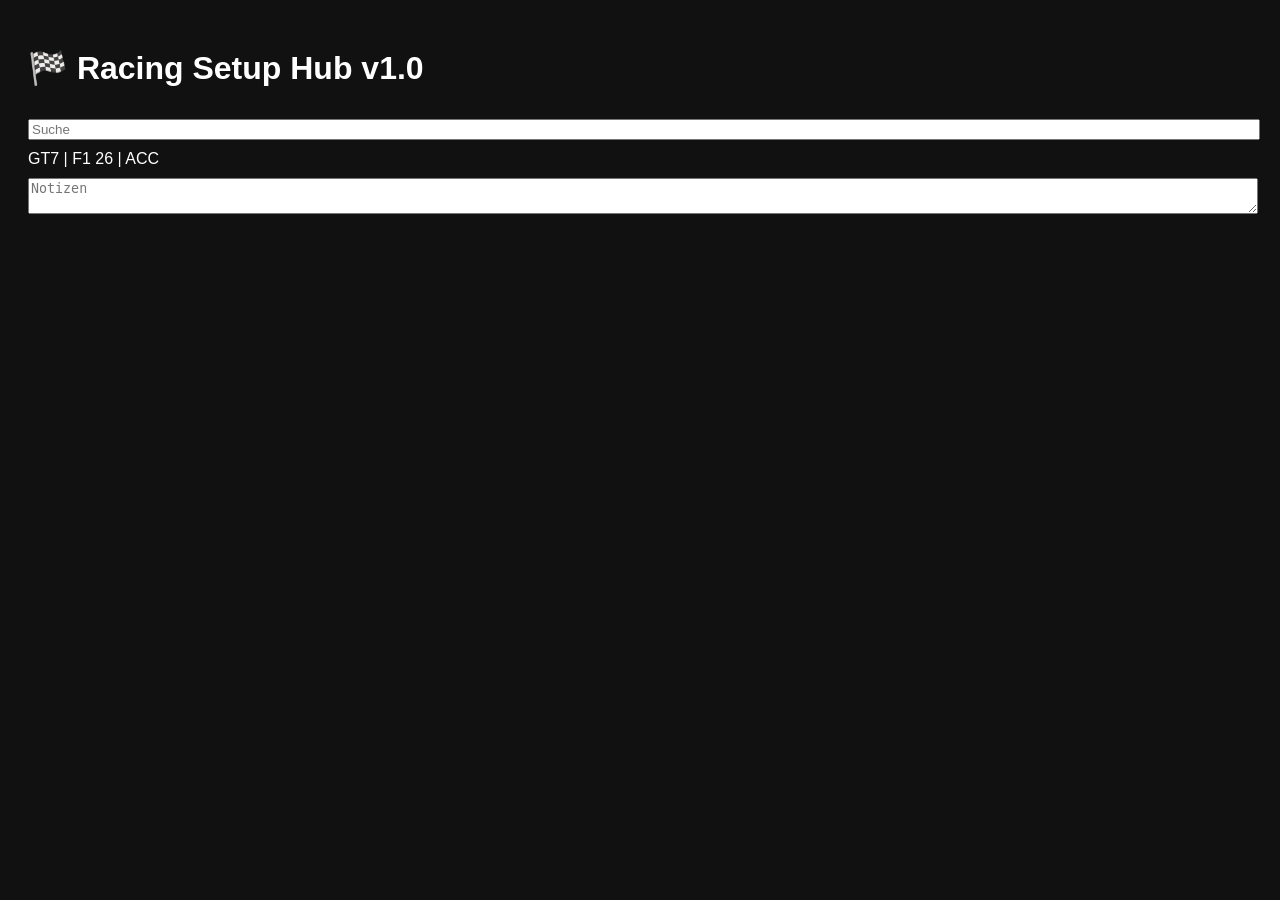
==== index.html @ cde7de32 "Add files via upload" ====
<!doctype html><html><head><meta charset='utf-8'><title>Racing Setup Hub</title><link rel='stylesheet' href='style.css'></head><body><h1>🏁 Racing Setup Hub v1.0</h1><input placeholder='Suche'><div>GT7 | F1 26 | ACC</div><textarea placeholder='Notizen'></textarea><script src='app.js'></script></body></html>
---- style.css ----
body{background:#111;color:#fff;font-family:Arial;padding:20px}input,textarea{width:100%;margin:10px 0}
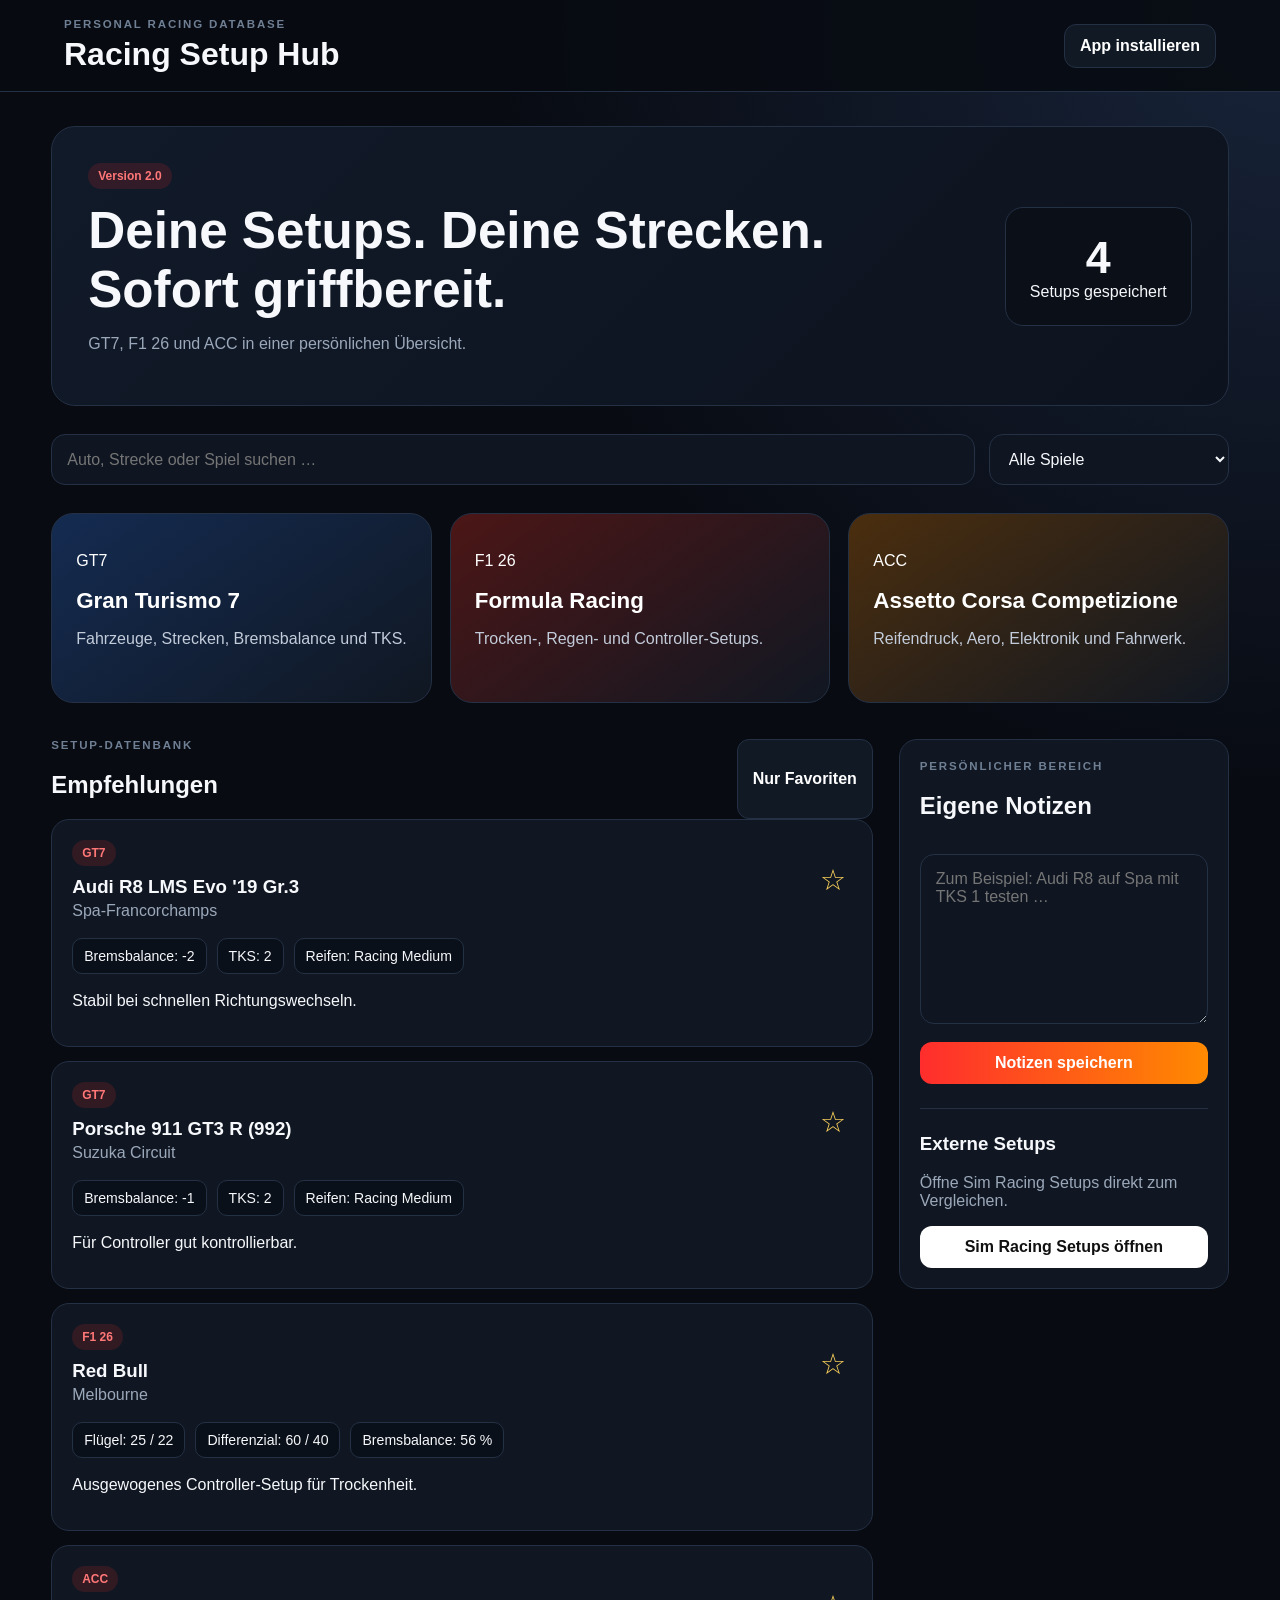
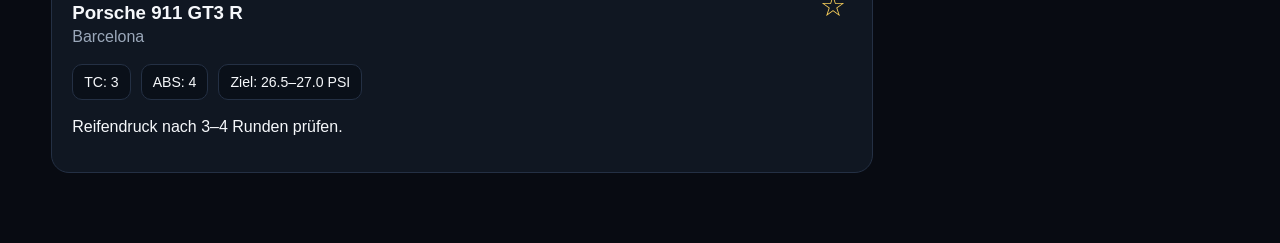
==== commit 17e180ad: "Racing Setup Hub Version 2.0" ====
--- a/index.html
+++ b/index.html
@@ -1 +1 @@
-<!doctype html><html><head><meta charset='utf-8'><title>Racing Setup Hub</title><link rel='stylesheet' href='style.css'></head><body><h1>🏁 Racing Setup Hub v1.0</h1><input placeholder='Suche'><div>GT7 | F1 26 | ACC</div><textarea placeholder='Notizen'></textarea><script src='app.js'></script></body></html>+<!doctype html><html lang="de"><head><meta charset="utf-8"><meta name="viewport" content="width=device-width,initial-scale=1"><meta name="theme-color" content="#0b0f17"><title>Racing Setup Hub</title><link rel="manifest" href="manifest.json"><link rel="stylesheet" href="css/style.css"></head><body><header class="topbar"><div><p class="eyebrow">PERSONAL RACING DATABASE</p><h1>Racing Setup Hub</h1></div><button id="installBtn" class="ghost-btn" hidden>App installieren</button></header><main class="shell"><section class="hero"><div><span class="badge">Version 2.0</span><h2>Deine Setups. Deine Strecken. Sofort griffbereit.</h2><p>GT7, F1 26 und ACC in einer persönlichen Übersicht.</p></div><div class="hero-stat"><strong id="setupCount">0</strong><span>Setups gespeichert</span></div></section><section class="toolbar"><input id="searchInput" type="search" placeholder="Auto, Strecke oder Spiel suchen …"><select id="gameFilter"><option value="all">Alle Spiele</option><option value="GT7">Gran Turismo 7</option><option value="F1 26">F1 26</option><option value="ACC">ACC</option></select></section><section class="game-grid"><button class="game-card gt7" data-game="GT7"><span class="game-tag">GT7</span><h3>Gran Turismo 7</h3><p>Fahrzeuge, Strecken, Bremsbalance und TKS.</p></button><button class="game-card f1" data-game="F1 26"><span class="game-tag">F1 26</span><h3>Formula Racing</h3><p>Trocken-, Regen- und Controller-Setups.</p></button><button class="game-card acc" data-game="ACC"><span class="game-tag">ACC</span><h3>Assetto Corsa Competizione</h3><p>Reifendruck, Aero, Elektronik und Fahrwerk.</p></button></section><section class="content-grid"><div><div class="section-head"><div><p class="eyebrow">SETUP-DATENBANK</p><h2>Empfehlungen</h2></div><button id="showFavorites" class="ghost-btn">Nur Favoriten</button></div><div id="setupList" class="setup-list"></div><p id="emptyState" class="empty" hidden>Keine passenden Setups gefunden.</p></div><aside class="side-panel"><p class="eyebrow">PERSÖNLICHER BEREICH</p><h2>Eigene Notizen</h2><textarea id="globalNotes" placeholder="Zum Beispiel: Audi R8 auf Spa mit TKS 1 testen …"></textarea><button id="saveNotes" class="primary-btn">Notizen speichern</button><p id="saveStatus" class="save-status"></p><hr><h3>Externe Setups</h3><p class="muted">Öffne Sim Racing Setups direkt zum Vergleichen.</p><a class="link-btn" href="https://simracingsetup.com/" target="_blank" rel="noopener">Sim Racing Setups öffnen</a></aside></section></main><template id="setupTemplate"><article class="setup-card"><div class="setup-top"><div><span class="mini-badge"></span><h3 class="setup-title"></h3><p class="setup-subtitle"></p></div><button class="fav-btn" aria-label="Favorit umschalten">☆</button></div><div class="setup-values"></div><p class="setup-tip"></p></article></template><script src="js/app.js"></script></body></html>
--- a/css/style.css
+++ b/css/style.css
@@ -0,0 +1 @@
+*{box-sizing:border-box}:root{--bg:#080b12;--panel:#101722;--text:#f6f8fb;--muted:#9ba8ba;--line:#243044;--accent:#ff2d2d;--accent2:#ff8a00}body{margin:0;font-family:Segoe UI,Arial,sans-serif;background:radial-gradient(circle at top right,#18243a 0,transparent 35%),var(--bg);color:var(--text)}button,input,select,textarea{font:inherit}.topbar{position:sticky;top:0;z-index:10;display:flex;justify-content:space-between;align-items:center;padding:18px 5vw;background:#080b12e8;border-bottom:1px solid var(--line)}.topbar h1{margin:0}.eyebrow{margin:0 0 6px;color:#6f7f94;font-size:.72rem;font-weight:800;letter-spacing:.16em}.shell{width:min(1180px,92vw);margin:auto;padding:34px 0 70px}.hero{display:flex;justify-content:space-between;gap:24px;align-items:center;padding:36px;border:1px solid var(--line);border-radius:24px;background:linear-gradient(135deg,#111a29,#0d131e)}.hero h2{font-size:clamp(2rem,4vw,4rem);max-width:800px;margin:12px 0}.hero p,.muted,.save-status,.empty{color:var(--muted)}.badge,.mini-badge{display:inline-flex;padding:6px 10px;border-radius:999px;background:#ff2d2d24;color:#ff7777;font-weight:800;font-size:.75rem}.hero-stat{min-width:160px;text-align:center;padding:24px;border-radius:18px;background:#0a0f18;border:1px solid var(--line)}.hero-stat strong{display:block;font-size:2.8rem}.toolbar{display:grid;grid-template-columns:1fr 240px;gap:14px;margin:28px 0}.toolbar input,.toolbar select,textarea{width:100%;background:#0f1622;color:var(--text);border:1px solid var(--line);border-radius:14px;padding:15px}.game-grid{display:grid;grid-template-columns:repeat(3,1fr);gap:18px;margin-bottom:36px}.game-card{min-height:190px;text-align:left;padding:24px;border:1px solid var(--line);border-radius:22px;color:#fff;background:var(--panel);transition:.2s}.game-card:hover{transform:translateY(-4px)}.game-card h3{font-size:1.4rem;margin:18px 0 8px}.game-card p{color:#c3ccda}.gt7{background:linear-gradient(145deg,#142b51,#101722)}.f1{background:linear-gradient(145deg,#4c1616,#101722)}.acc{background:linear-gradient(145deg,#4b2e0e,#101722)}.content-grid{display:grid;grid-template-columns:1fr 330px;gap:26px}.section-head,.setup-top{display:flex;justify-content:space-between;gap:20px}.setup-list{display:grid;gap:14px}.setup-card,.side-panel{padding:20px;border:1px solid var(--line);background:var(--panel);border-radius:18px}.setup-title{margin:10px 0 4px}.setup-subtitle{margin:0;color:var(--muted)}.setup-values{display:flex;flex-wrap:wrap;gap:10px;margin:18px 0}.value-pill{padding:9px 11px;background:#0a1019;border:1px solid var(--line);border-radius:10px;font-size:.88rem}.fav-btn{border:0;background:transparent;color:#ffd45c;font-size:1.8rem}.side-panel{align-self:start;position:sticky;top:100px}.primary-btn,.ghost-btn,.link-btn{border-radius:12px;padding:12px 15px;font-weight:800;text-decoration:none;display:inline-block}.primary-btn{width:100%;border:0;background:linear-gradient(90deg,var(--accent),var(--accent2));color:#fff}.ghost-btn{background:#111925;color:#fff;border:1px solid var(--line)}.link-btn{width:100%;text-align:center;background:#fff;color:#111}.side-panel hr{border:0;border-top:1px solid var(--line);margin:24px 0}textarea{min-height:170px;resize:vertical;margin:14px 0}.empty{text-align:center;padding:40px}@media(max-width:850px){.game-grid,.content-grid,.toolbar{grid-template-columns:1fr}.hero{align-items:flex-start;flex-direction:column}.side-panel{position:static}}
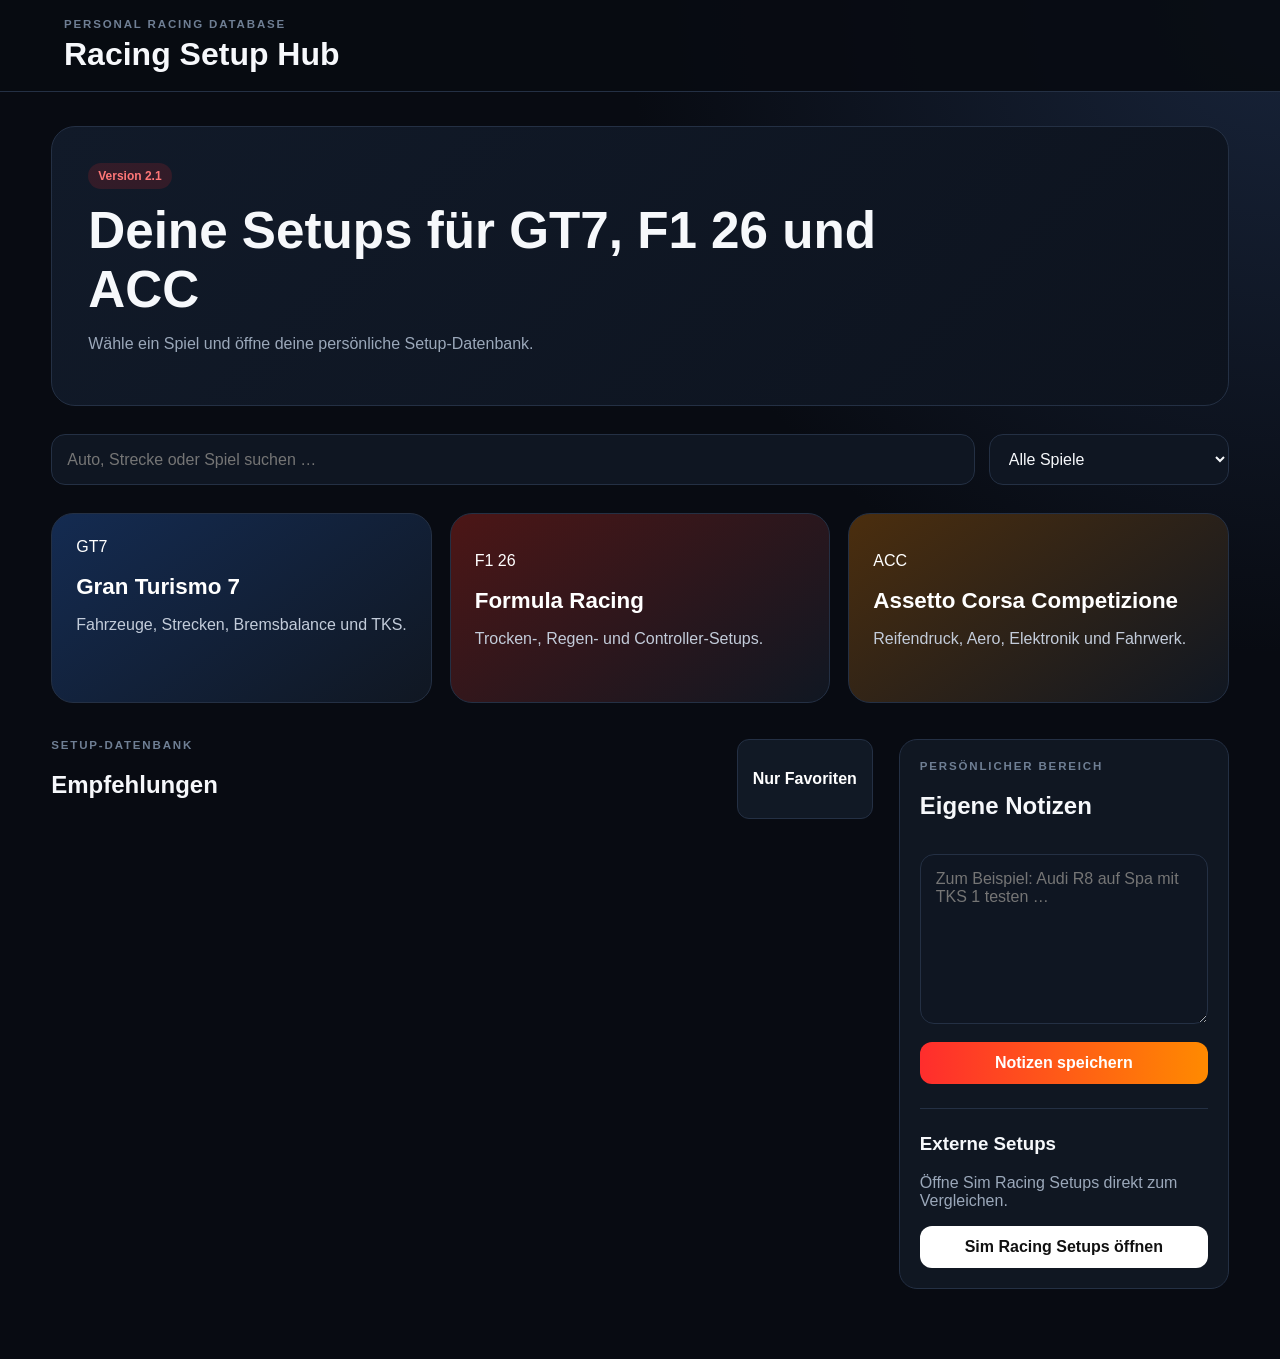
==== commit e0bbfab8: "GT7 Datenbank Version 2.1" ====
--- a/index.html
+++ b/index.html
@@ -1 +1,202 @@
-<!doctype html><html lang="de"><head><meta charset="utf-8"><meta name="viewport" content="width=device-width,initial-scale=1"><meta name="theme-color" content="#0b0f17"><title>Racing Setup Hub</title><link rel="manifest" href="manifest.json"><link rel="stylesheet" href="css/style.css"></head><body><header class="topbar"><div><p class="eyebrow">PERSONAL RACING DATABASE</p><h1>Racing Setup Hub</h1></div><button id="installBtn" class="ghost-btn" hidden>App installieren</button></header><main class="shell"><section class="hero"><div><span class="badge">Version 2.0</span><h2>Deine Setups. Deine Strecken. Sofort griffbereit.</h2><p>GT7, F1 26 und ACC in einer persönlichen Übersicht.</p></div><div class="hero-stat"><strong id="setupCount">0</strong><span>Setups gespeichert</span></div></section><section class="toolbar"><input id="searchInput" type="search" placeholder="Auto, Strecke oder Spiel suchen …"><select id="gameFilter"><option value="all">Alle Spiele</option><option value="GT7">Gran Turismo 7</option><option value="F1 26">F1 26</option><option value="ACC">ACC</option></select></section><section class="game-grid"><button class="game-card gt7" data-game="GT7"><span class="game-tag">GT7</span><h3>Gran Turismo 7</h3><p>Fahrzeuge, Strecken, Bremsbalance und TKS.</p></button><button class="game-card f1" data-game="F1 26"><span class="game-tag">F1 26</span><h3>Formula Racing</h3><p>Trocken-, Regen- und Controller-Setups.</p></button><button class="game-card acc" data-game="ACC"><span class="game-tag">ACC</span><h3>Assetto Corsa Competizione</h3><p>Reifendruck, Aero, Elektronik und Fahrwerk.</p></button></section><section class="content-grid"><div><div class="section-head"><div><p class="eyebrow">SETUP-DATENBANK</p><h2>Empfehlungen</h2></div><button id="showFavorites" class="ghost-btn">Nur Favoriten</button></div><div id="setupList" class="setup-list"></div><p id="emptyState" class="empty" hidden>Keine passenden Setups gefunden.</p></div><aside class="side-panel"><p class="eyebrow">PERSÖNLICHER BEREICH</p><h2>Eigene Notizen</h2><textarea id="globalNotes" placeholder="Zum Beispiel: Audi R8 auf Spa mit TKS 1 testen …"></textarea><button id="saveNotes" class="primary-btn">Notizen speichern</button><p id="saveStatus" class="save-status"></p><hr><h3>Externe Setups</h3><p class="muted">Öffne Sim Racing Setups direkt zum Vergleichen.</p><a class="link-btn" href="https://simracingsetup.com/" target="_blank" rel="noopener">Sim Racing Setups öffnen</a></aside></section></main><template id="setupTemplate"><article class="setup-card"><div class="setup-top"><div><span class="mini-badge"></span><h3 class="setup-title"></h3><p class="setup-subtitle"></p></div><button class="fav-btn" aria-label="Favorit umschalten">☆</button></div><div class="setup-values"></div><p class="setup-tip"></p></article></template><script src="js/app.js"></script></body></html>+<!doctype html>
+<html lang="de">
+<head>
+  <meta charset="utf-8">
+  <meta name="viewport" content="width=device-width, initial-scale=1">
+
+  <title>Racing Setup Hub</title>
+
+  <link rel="stylesheet" href="css/style.css">
+</head>
+
+<body>
+
+  <header class="topbar">
+    <div>
+      <p class="eyebrow">PERSONAL RACING DATABASE</p>
+      <h1>Racing Setup Hub</h1>
+    </div>
+  </header>
+
+  <main class="shell">
+
+    <section class="hero">
+      <div>
+        <span class="badge">Version 2.1</span>
+
+        <h2>
+          Deine Setups für GT7, F1 26 und ACC
+        </h2>
+
+        <p>
+          Wähle ein Spiel und öffne deine persönliche Setup-Datenbank.
+        </p>
+      </div>
+    </section>
+
+    <section class="toolbar">
+      <input
+        id="searchInput"
+        type="search"
+        placeholder="Auto, Strecke oder Spiel suchen …"
+      >
+
+      <select id="gameFilter">
+        <option value="all">Alle Spiele</option>
+        <option value="GT7">Gran Turismo 7</option>
+        <option value="F1 26">F1 26</option>
+        <option value="ACC">ACC</option>
+      </select>
+    </section>
+
+    <section class="game-grid">
+
+      <a
+        class="game-card gt7"
+        href="pages/gt7.html"
+        style="text-decoration: none;"
+      >
+        <span class="game-tag">GT7</span>
+
+        <h3>Gran Turismo 7</h3>
+
+        <p>
+          Fahrzeuge, Strecken, Bremsbalance und TKS.
+        </p>
+      </a>
+
+      <button
+        class="game-card f1"
+        type="button"
+        data-game="F1 26"
+      >
+        <span class="game-tag">F1 26</span>
+
+        <h3>Formula Racing</h3>
+
+        <p>
+          Trocken-, Regen- und Controller-Setups.
+        </p>
+      </button>
+
+      <button
+        class="game-card acc"
+        type="button"
+        data-game="ACC"
+      >
+        <span class="game-tag">ACC</span>
+
+        <h3>Assetto Corsa Competizione</h3>
+
+        <p>
+          Reifendruck, Aero, Elektronik und Fahrwerk.
+        </p>
+      </button>
+
+    </section>
+
+    <section class="content-grid">
+
+      <div>
+        <div class="section-head">
+          <div>
+            <p class="eyebrow">SETUP-DATENBANK</p>
+            <h2>Empfehlungen</h2>
+          </div>
+
+          <button
+            id="showFavorites"
+            class="ghost-btn"
+            type="button"
+          >
+            Nur Favoriten
+          </button>
+        </div>
+
+        <div id="setupList" class="setup-list"></div>
+
+        <p id="emptyState" class="empty" hidden>
+          Keine passenden Setups gefunden.
+        </p>
+      </div>
+
+      <aside class="side-panel">
+
+        <p class="eyebrow">PERSÖNLICHER BEREICH</p>
+
+        <h2>Eigene Notizen</h2>
+
+        <textarea
+          id="globalNotes"
+          placeholder="Zum Beispiel: Audi R8 auf Spa mit TKS 1 testen …"
+        ></textarea>
+
+        <button
+          id="saveNotes"
+          class="primary-btn"
+          type="button"
+        >
+          Notizen speichern
+        </button>
+
+        <p id="saveStatus" class="save-status"></p>
+
+        <hr>
+
+        <h3>Externe Setups</h3>
+
+        <p class="muted">
+          Öffne Sim Racing Setups direkt zum Vergleichen.
+        </p>
+
+        <a
+          class="link-btn"
+          href="https://simracingsetup.com/"
+          target="_blank"
+          rel="noopener"
+        >
+          Sim Racing Setups öffnen
+        </a>
+
+      </aside>
+
+    </section>
+
+  </main>
+
+  <template id="setupTemplate">
+
+    <article class="setup-card">
+
+      <div class="setup-top">
+
+        <div>
+          <span class="mini-badge"></span>
+
+          <h3 class="setup-title"></h3>
+
+          <p class="setup-subtitle"></p>
+        </div>
+
+        <button
+          class="fav-btn"
+          type="button"
+          aria-label="Favorit umschalten"
+        >
+          ☆
+        </button>
+
+      </div>
+
+      <div class="setup-values"></div>
+
+      <p class="setup-tip"></p>
+
+    </article>
+
+  </template>
+
+  <script src="js/app.js"></script>
+
+</body>
+</html>
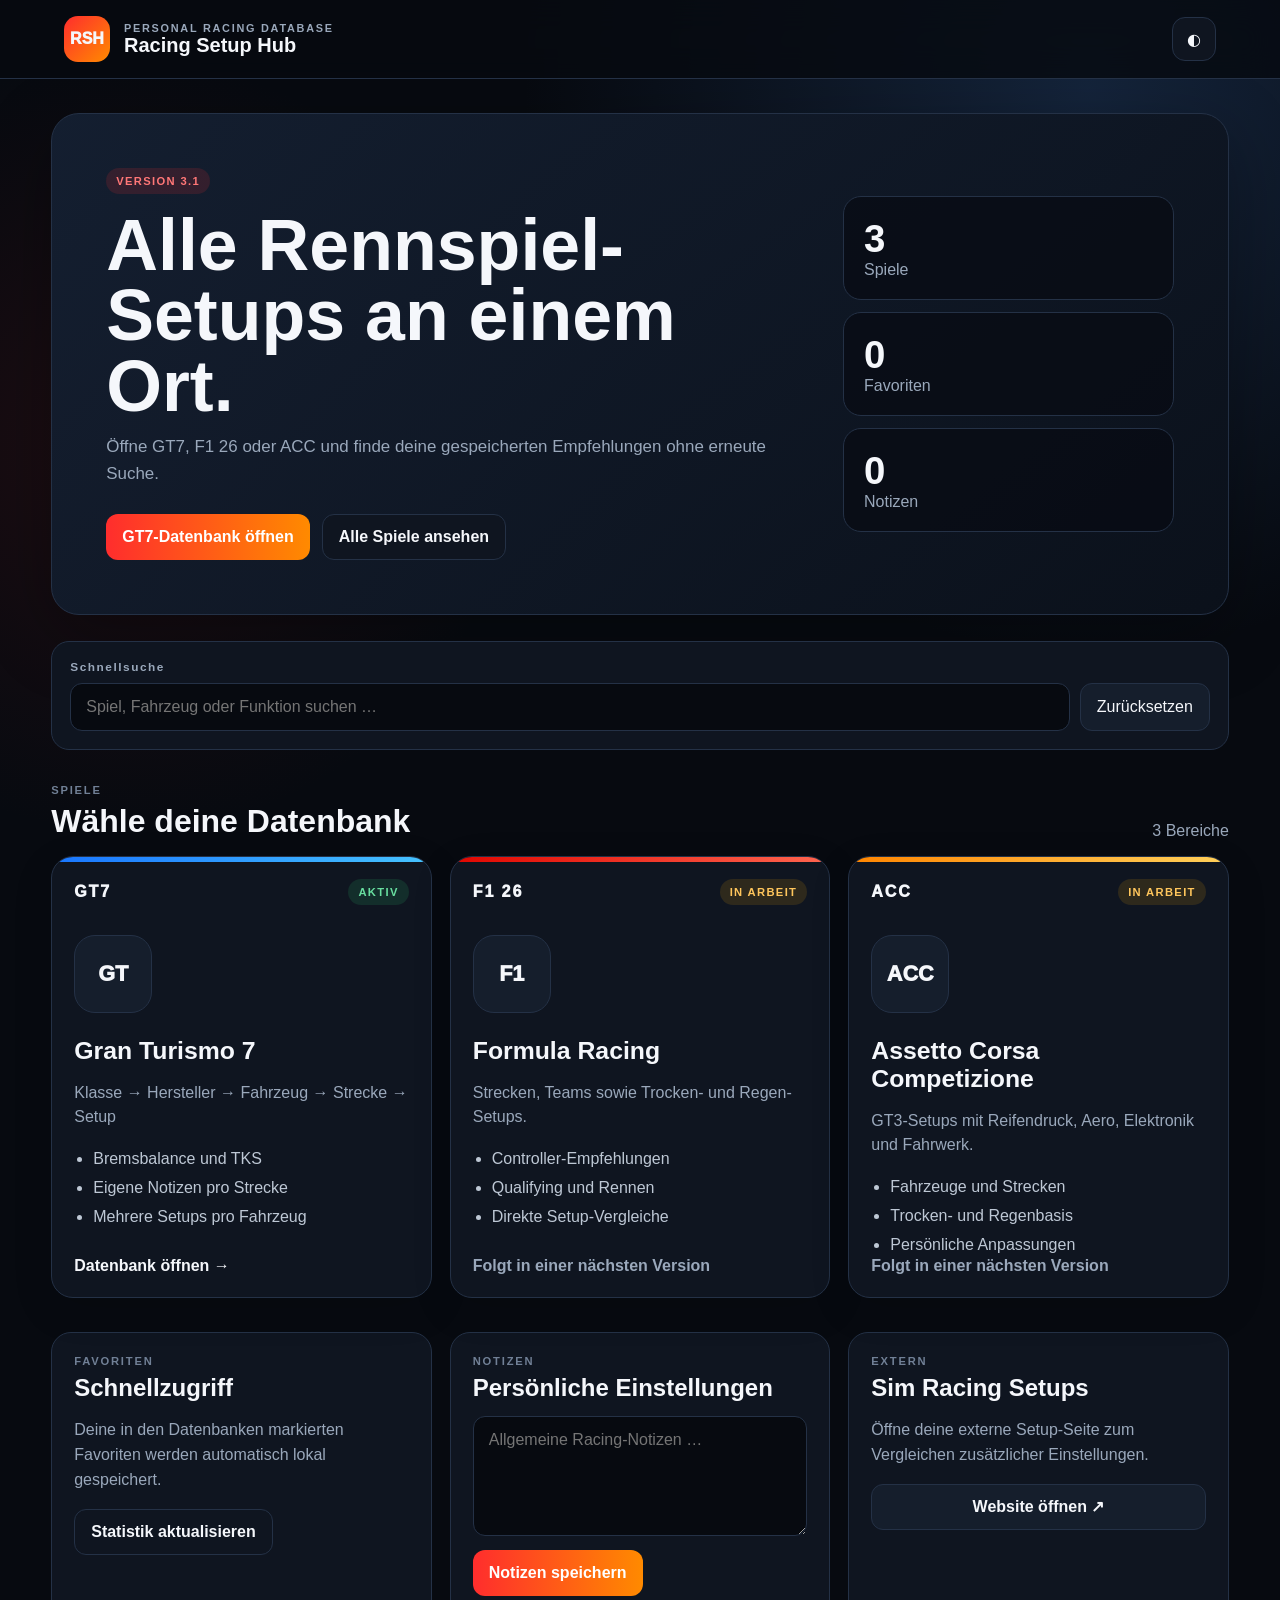
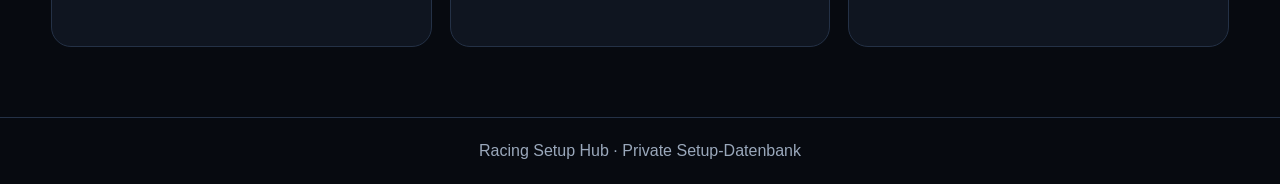
==== commit a6ab3f46: "GT7 Version 4.0 Garage und Favoriten" ====
--- a/index.html
+++ b/index.html
@@ -2,201 +2,150 @@
 <html lang="de">
 <head>
   <meta charset="utf-8">
-  <meta name="viewport" content="width=device-width, initial-scale=1">
-
+  <meta name="viewport" content="width=device-width,initial-scale=1">
+  <meta name="theme-color" content="#080b12">
   <title>Racing Setup Hub</title>
-
   <link rel="stylesheet" href="css/style.css">
 </head>
-
 <body>
-
   <header class="topbar">
-    <div>
-      <p class="eyebrow">PERSONAL RACING DATABASE</p>
-      <h1>Racing Setup Hub</h1>
+    <div class="brand">
+      <span class="brand-mark">RSH</span>
+      <div>
+        <p>PERSONAL RACING DATABASE</p>
+        <h1>Racing Setup Hub</h1>
+      </div>
     </div>
+    <button id="themeButton" class="icon-button" type="button" aria-label="Darstellung wechseln">◐</button>
   </header>
 
   <main class="shell">
+    <section class="hero">
+      <div class="hero-copy">
+        <span class="version-badge">VERSION 3.1</span>
+        <h2>Alle Rennspiel-Setups an einem Ort.</h2>
+        <p>Öffne GT7, F1 26 oder ACC und finde deine gespeicherten Empfehlungen ohne erneute Suche.</p>
+        <div class="hero-actions">
+          <a class="primary-link" href="pages/gt7.html">GT7-Datenbank öffnen</a>
+          <button id="scrollGames" class="secondary-button" type="button">Alle Spiele ansehen</button>
+        </div>
+      </div>
 
-    <section class="hero">
-      <div>
-        <span class="badge">Version 2.1</span>
-
-        <h2>
-          Deine Setups für GT7, F1 26 und ACC
-        </h2>
-
-        <p>
-          Wähle ein Spiel und öffne deine persönliche Setup-Datenbank.
-        </p>
+      <div class="dashboard-stats">
+        <article>
+          <strong id="gameCount">3</strong>
+          <span>Spiele</span>
+        </article>
+        <article>
+          <strong id="favoriteCount">0</strong>
+          <span>Favoriten</span>
+        </article>
+        <article>
+          <strong id="noteCount">0</strong>
+          <span>Notizen</span>
+        </article>
       </div>
     </section>
 
-    <section class="toolbar">
-      <input
-        id="searchInput"
-        type="search"
-        placeholder="Auto, Strecke oder Spiel suchen …"
-      >
-
-      <select id="gameFilter">
-        <option value="all">Alle Spiele</option>
-        <option value="GT7">Gran Turismo 7</option>
-        <option value="F1 26">F1 26</option>
-        <option value="ACC">ACC</option>
-      </select>
+    <section class="search-panel">
+      <label for="dashboardSearch">Schnellsuche</label>
+      <div class="search-row">
+        <input id="dashboardSearch" type="search" placeholder="Spiel, Fahrzeug oder Funktion suchen …">
+        <button id="clearSearch" type="button">Zurücksetzen</button>
+      </div>
     </section>
 
-    <section class="game-grid">
+    <section id="gamesSection">
+      <div class="section-heading">
+        <div>
+          <p class="eyebrow">SPIELE</p>
+          <h2>Wähle deine Datenbank</h2>
+        </div>
+        <span id="resultText">3 Bereiche</span>
+      </div>
 
-      <a
-        class="game-card gt7"
-        href="pages/gt7.html"
-        style="text-decoration: none;"
-      >
-        <span class="game-tag">GT7</span>
+      <div id="gameGrid" class="game-grid">
+        <a class="game-card gt7-card" href="pages/gt7.html" data-search="gt7 gran turismo 7 autos strecken bremsbalance tks">
+          <div class="card-top">
+            <span class="game-code">GT7</span>
+            <span class="status ready">AKTIV</span>
+          </div>
+          <div class="card-icon">GT</div>
+          <h3>Gran Turismo 7</h3>
+          <p>Klasse → Hersteller → Fahrzeug → Strecke → Setup</p>
+          <ul>
+            <li>Bremsbalance und TKS</li>
+            <li>Eigene Notizen pro Strecke</li>
+            <li>Mehrere Setups pro Fahrzeug</li>
+          </ul>
+          <span class="open-label">Datenbank öffnen →</span>
+        </a>
 
-        <h3>Gran Turismo 7</h3>
+        <article class="game-card f1-card" data-search="f1 26 formula racing trocken regen controller lenkrad">
+          <div class="card-top">
+            <span class="game-code">F1 26</span>
+            <span class="status planned">IN ARBEIT</span>
+          </div>
+          <div class="card-icon">F1</div>
+          <h3>Formula Racing</h3>
+          <p>Strecken, Teams sowie Trocken- und Regen-Setups.</p>
+          <ul>
+            <li>Controller-Empfehlungen</li>
+            <li>Qualifying und Rennen</li>
+            <li>Direkte Setup-Vergleiche</li>
+          </ul>
+          <span class="open-label muted-label">Folgt in einer nächsten Version</span>
+        </article>
 
-        <p>
-          Fahrzeuge, Strecken, Bremsbalance und TKS.
-        </p>
-      </a>
+        <article class="game-card acc-card" data-search="acc assetto corsa competizione gt3 reifendruck aero elektronik fahrwerk">
+          <div class="card-top">
+            <span class="game-code">ACC</span>
+            <span class="status planned">IN ARBEIT</span>
+          </div>
+          <div class="card-icon">ACC</div>
+          <h3>Assetto Corsa Competizione</h3>
+          <p>GT3-Setups mit Reifendruck, Aero, Elektronik und Fahrwerk.</p>
+          <ul>
+            <li>Fahrzeuge und Strecken</li>
+            <li>Trocken- und Regenbasis</li>
+            <li>Persönliche Anpassungen</li>
+          </ul>
+          <span class="open-label muted-label">Folgt in einer nächsten Version</span>
+        </article>
+      </div>
 
-      <button
-        class="game-card f1"
-        type="button"
-        data-game="F1 26"
-      >
-        <span class="game-tag">F1 26</span>
-
-        <h3>Formula Racing</h3>
-
-        <p>
-          Trocken-, Regen- und Controller-Setups.
-        </p>
-      </button>
-
-      <button
-        class="game-card acc"
-        type="button"
-        data-game="ACC"
-      >
-        <span class="game-tag">ACC</span>
-
-        <h3>Assetto Corsa Competizione</h3>
-
-        <p>
-          Reifendruck, Aero, Elektronik und Fahrwerk.
-        </p>
-      </button>
-
+      <p id="emptyState" class="empty-state" hidden>Keine passenden Bereiche gefunden.</p>
     </section>
 
-    <section class="content-grid">
+    <section class="lower-grid">
+      <article class="utility-card">
+        <p class="eyebrow">FAVORITEN</p>
+        <h2>Schnellzugriff</h2>
+        <p>Deine in den Datenbanken markierten Favoriten werden automatisch lokal gespeichert.</p>
+        <button id="refreshStats" class="secondary-button" type="button">Statistik aktualisieren</button>
+      </article>
 
-      <div>
-        <div class="section-head">
-          <div>
-            <p class="eyebrow">SETUP-DATENBANK</p>
-            <h2>Empfehlungen</h2>
-          </div>
+      <article class="utility-card">
+        <p class="eyebrow">NOTIZEN</p>
+        <h2>Persönliche Einstellungen</h2>
+        <textarea id="dashboardNotes" placeholder="Allgemeine Racing-Notizen …"></textarea>
+        <button id="saveDashboardNotes" class="primary-button" type="button">Notizen speichern</button>
+        <p id="saveStatus" class="save-status"></p>
+      </article>
 
-          <button
-            id="showFavorites"
-            class="ghost-btn"
-            type="button"
-          >
-            Nur Favoriten
-          </button>
-        </div>
-
-        <div id="setupList" class="setup-list"></div>
-
-        <p id="emptyState" class="empty" hidden>
-          Keine passenden Setups gefunden.
-        </p>
-      </div>
-
-      <aside class="side-panel">
-
-        <p class="eyebrow">PERSÖNLICHER BEREICH</p>
-
-        <h2>Eigene Notizen</h2>
-
-        <textarea
-          id="globalNotes"
-          placeholder="Zum Beispiel: Audi R8 auf Spa mit TKS 1 testen …"
-        ></textarea>
-
-        <button
-          id="saveNotes"
-          class="primary-btn"
-          type="button"
-        >
-          Notizen speichern
-        </button>
-
-        <p id="saveStatus" class="save-status"></p>
-
-        <hr>
-
-        <h3>Externe Setups</h3>
-
-        <p class="muted">
-          Öffne Sim Racing Setups direkt zum Vergleichen.
-        </p>
-
-        <a
-          class="link-btn"
-          href="https://simracingsetup.com/"
-          target="_blank"
-          rel="noopener"
-        >
-          Sim Racing Setups öffnen
-        </a>
-
-      </aside>
-
+      <article class="utility-card">
+        <p class="eyebrow">EXTERN</p>
+        <h2>Sim Racing Setups</h2>
+        <p>Öffne deine externe Setup-Seite zum Vergleichen zusätzlicher Einstellungen.</p>
+        <a class="external-link" href="https://simracingsetup.com/" target="_blank" rel="noopener">Website öffnen ↗</a>
+      </article>
     </section>
-
   </main>
 
-  <template id="setupTemplate">
-
-    <article class="setup-card">
-
-      <div class="setup-top">
-
-        <div>
-          <span class="mini-badge"></span>
-
-          <h3 class="setup-title"></h3>
-
-          <p class="setup-subtitle"></p>
-        </div>
-
-        <button
-          class="fav-btn"
-          type="button"
-          aria-label="Favorit umschalten"
-        >
-          ☆
-        </button>
-
-      </div>
-
-      <div class="setup-values"></div>
-
-      <p class="setup-tip"></p>
-
-    </article>
-
-  </template>
+  <footer>
+    Racing Setup Hub · Private Setup-Datenbank
+  </footer>
 
   <script src="js/app.js"></script>
-
 </body>
-</html>+</html>
--- a/css/style.css
+++ b/css/style.css
@@ -1 +1,274 @@
-*{box-sizing:border-box}:root{--bg:#080b12;--panel:#101722;--text:#f6f8fb;--muted:#9ba8ba;--line:#243044;--accent:#ff2d2d;--accent2:#ff8a00}body{margin:0;font-family:Segoe UI,Arial,sans-serif;background:radial-gradient(circle at top right,#18243a 0,transparent 35%),var(--bg);color:var(--text)}button,input,select,textarea{font:inherit}.topbar{position:sticky;top:0;z-index:10;display:flex;justify-content:space-between;align-items:center;padding:18px 5vw;background:#080b12e8;border-bottom:1px solid var(--line)}.topbar h1{margin:0}.eyebrow{margin:0 0 6px;color:#6f7f94;font-size:.72rem;font-weight:800;letter-spacing:.16em}.shell{width:min(1180px,92vw);margin:auto;padding:34px 0 70px}.hero{display:flex;justify-content:space-between;gap:24px;align-items:center;padding:36px;border:1px solid var(--line);border-radius:24px;background:linear-gradient(135deg,#111a29,#0d131e)}.hero h2{font-size:clamp(2rem,4vw,4rem);max-width:800px;margin:12px 0}.hero p,.muted,.save-status,.empty{color:var(--muted)}.badge,.mini-badge{display:inline-flex;padding:6px 10px;border-radius:999px;background:#ff2d2d24;color:#ff7777;font-weight:800;font-size:.75rem}.hero-stat{min-width:160px;text-align:center;padding:24px;border-radius:18px;background:#0a0f18;border:1px solid var(--line)}.hero-stat strong{display:block;font-size:2.8rem}.toolbar{display:grid;grid-template-columns:1fr 240px;gap:14px;margin:28px 0}.toolbar input,.toolbar select,textarea{width:100%;background:#0f1622;color:var(--text);border:1px solid var(--line);border-radius:14px;padding:15px}.game-grid{display:grid;grid-template-columns:repeat(3,1fr);gap:18px;margin-bottom:36px}.game-card{min-height:190px;text-align:left;padding:24px;border:1px solid var(--line);border-radius:22px;color:#fff;background:var(--panel);transition:.2s}.game-card:hover{transform:translateY(-4px)}.game-card h3{font-size:1.4rem;margin:18px 0 8px}.game-card p{color:#c3ccda}.gt7{background:linear-gradient(145deg,#142b51,#101722)}.f1{background:linear-gradient(145deg,#4c1616,#101722)}.acc{background:linear-gradient(145deg,#4b2e0e,#101722)}.content-grid{display:grid;grid-template-columns:1fr 330px;gap:26px}.section-head,.setup-top{display:flex;justify-content:space-between;gap:20px}.setup-list{display:grid;gap:14px}.setup-card,.side-panel{padding:20px;border:1px solid var(--line);background:var(--panel);border-radius:18px}.setup-title{margin:10px 0 4px}.setup-subtitle{margin:0;color:var(--muted)}.setup-values{display:flex;flex-wrap:wrap;gap:10px;margin:18px 0}.value-pill{padding:9px 11px;background:#0a1019;border:1px solid var(--line);border-radius:10px;font-size:.88rem}.fav-btn{border:0;background:transparent;color:#ffd45c;font-size:1.8rem}.side-panel{align-self:start;position:sticky;top:100px}.primary-btn,.ghost-btn,.link-btn{border-radius:12px;padding:12px 15px;font-weight:800;text-decoration:none;display:inline-block}.primary-btn{width:100%;border:0;background:linear-gradient(90deg,var(--accent),var(--accent2));color:#fff}.ghost-btn{background:#111925;color:#fff;border:1px solid var(--line)}.link-btn{width:100%;text-align:center;background:#fff;color:#111}.side-panel hr{border:0;border-top:1px solid var(--line);margin:24px 0}textarea{min-height:170px;resize:vertical;margin:14px 0}.empty{text-align:center;padding:40px}@media(max-width:850px){.game-grid,.content-grid,.toolbar{grid-template-columns:1fr}.hero{align-items:flex-start;flex-direction:column}.side-panel{position:static}}+*{box-sizing:border-box}
+:root{
+  --bg:#070a10;
+  --surface:#0f1520;
+  --surface-2:#151e2c;
+  --line:#243146;
+  --text:#f5f7fb;
+  --muted:#9aa8bb;
+  --red:#ff2d2d;
+  --orange:#ff8a00;
+  --shadow:0 20px 70px rgba(0,0,0,.3);
+}
+html{scroll-behavior:smooth}
+body{
+  margin:0;
+  color:var(--text);
+  font-family:Inter,Segoe UI,Arial,sans-serif;
+  background:
+    radial-gradient(circle at 85% 5%,rgba(36,67,111,.45),transparent 28%),
+    radial-gradient(circle at 10% 25%,rgba(118,25,25,.2),transparent 22%),
+    var(--bg);
+}
+body.light-mode{
+  --bg:#eef2f7;
+  --surface:#ffffff;
+  --surface-2:#f4f7fb;
+  --line:#d8e0ea;
+  --text:#111827;
+  --muted:#607086;
+  --shadow:0 20px 60px rgba(45,61,80,.12);
+}
+button,input,textarea{font:inherit}
+button{cursor:pointer}
+a{color:inherit}
+.topbar{
+  position:sticky;
+  top:0;
+  z-index:20;
+  display:flex;
+  justify-content:space-between;
+  align-items:center;
+  padding:16px 5vw;
+  background:rgba(7,10,16,.82);
+  border-bottom:1px solid var(--line);
+  backdrop-filter:blur(16px);
+}
+.light-mode .topbar{background:rgba(238,242,247,.88)}
+.brand{display:flex;align-items:center;gap:14px}
+.brand-mark{
+  display:grid;
+  place-items:center;
+  width:46px;
+  height:46px;
+  border-radius:14px;
+  background:linear-gradient(135deg,var(--red),var(--orange));
+  font-weight:950;
+}
+.brand p,.brand h1{margin:0}
+.brand p{font-size:.68rem;letter-spacing:.16em;color:var(--muted);font-weight:800}
+.brand h1{font-size:1.25rem}
+.icon-button{
+  width:44px;
+  height:44px;
+  color:var(--text);
+  background:var(--surface);
+  border:1px solid var(--line);
+  border-radius:13px;
+}
+.shell{width:min(1200px,92vw);margin:auto;padding:34px 0 70px}
+.hero{
+  display:grid;
+  grid-template-columns:minmax(0,1.5fr) minmax(300px,.7fr);
+  gap:28px;
+  align-items:center;
+  padding:clamp(26px,5vw,54px);
+  background:linear-gradient(135deg,rgba(20,31,49,.97),rgba(11,17,27,.95));
+  border:1px solid var(--line);
+  border-radius:28px;
+  box-shadow:var(--shadow);
+}
+.light-mode .hero{background:linear-gradient(135deg,#fff,#edf3fa)}
+.version-badge,.status{
+  display:inline-flex;
+  border-radius:999px;
+  padding:7px 10px;
+  font-size:.7rem;
+  font-weight:900;
+  letter-spacing:.12em;
+}
+.version-badge{background:rgba(255,45,45,.14);color:#ff7777}
+.hero h2{
+  max-width:760px;
+  margin:16px 0 12px;
+  font-size:clamp(2.3rem,5.6vw,5.1rem);
+  line-height:.98;
+}
+.hero-copy>p{max-width:720px;margin:0;color:var(--muted);font-size:1.06rem;line-height:1.6}
+.hero-actions{display:flex;gap:12px;flex-wrap:wrap;margin-top:27px}
+.primary-link,.primary-button,.secondary-button,.external-link{
+  display:inline-flex;
+  justify-content:center;
+  align-items:center;
+  min-height:46px;
+  padding:12px 16px;
+  border-radius:12px;
+  text-decoration:none;
+  font-weight:850;
+}
+.primary-link,.primary-button{
+  border:0;
+  color:#fff;
+  background:linear-gradient(90deg,var(--red),var(--orange));
+}
+.secondary-button{
+  color:var(--text);
+  background:var(--surface);
+  border:1px solid var(--line);
+}
+.dashboard-stats{display:grid;gap:12px}
+.dashboard-stats article{
+  padding:20px;
+  background:rgba(7,11,18,.72);
+  border:1px solid var(--line);
+  border-radius:18px;
+}
+.light-mode .dashboard-stats article{background:#fff}
+.dashboard-stats strong{display:block;font-size:2.4rem}
+.dashboard-stats span{color:var(--muted)}
+.search-panel{
+  margin:26px 0 34px;
+  padding:18px;
+  background:var(--surface);
+  border:1px solid var(--line);
+  border-radius:18px;
+}
+.search-panel label{
+  display:block;
+  margin-bottom:9px;
+  font-size:.74rem;
+  font-weight:900;
+  letter-spacing:.13em;
+  color:var(--muted);
+}
+.search-row{display:grid;grid-template-columns:1fr auto;gap:10px}
+.search-row input,textarea{
+  width:100%;
+  color:var(--text);
+  background:var(--bg);
+  border:1px solid var(--line);
+  border-radius:12px;
+  padding:14px 15px;
+  outline:none;
+}
+.search-row input:focus,textarea:focus{border-color:#6980a2}
+.search-row button{
+  padding:0 16px;
+  color:var(--text);
+  background:var(--surface-2);
+  border:1px solid var(--line);
+  border-radius:12px;
+}
+.section-heading{
+  display:flex;
+  justify-content:space-between;
+  align-items:end;
+  gap:20px;
+  margin-bottom:16px;
+}
+.section-heading p,.section-heading h2{margin:0}
+.section-heading h2{font-size:2rem}
+.section-heading>span{color:var(--muted)}
+.eyebrow{
+  margin:0 0 7px!important;
+  font-size:.7rem;
+  font-weight:900;
+  letter-spacing:.16em;
+  color:#718096;
+}
+.game-grid{
+  display:grid;
+  grid-template-columns:repeat(3,1fr);
+  gap:18px;
+}
+.game-card{
+  position:relative;
+  overflow:hidden;
+  min-height:420px;
+  padding:22px;
+  color:var(--text);
+  background:var(--surface);
+  border:1px solid var(--line);
+  border-radius:22px;
+  text-decoration:none;
+  box-shadow:0 12px 40px rgba(0,0,0,.12);
+  transition:transform .2s,border-color .2s;
+}
+.game-card:hover{transform:translateY(-5px);border-color:#60718a}
+.game-card::before{
+  content:"";
+  position:absolute;
+  inset:0 0 auto 0;
+  height:5px;
+}
+.gt7-card::before{background:linear-gradient(90deg,#1976ff,#46c3ff)}
+.f1-card::before{background:linear-gradient(90deg,#e10600,#ff654f)}
+.acc-card::before{background:linear-gradient(90deg,#ff8500,#ffd05a)}
+.card-top{display:flex;justify-content:space-between;align-items:center}
+.game-code{font-weight:950;letter-spacing:.12em}
+.ready{background:rgba(43,198,110,.14);color:#69dfa0}
+.planned{background:rgba(255,174,0,.13);color:#ffc65c}
+.card-icon{
+  display:grid;
+  place-items:center;
+  width:78px;
+  height:78px;
+  margin:30px 0 24px;
+  border:1px solid var(--line);
+  border-radius:21px;
+  background:var(--surface-2);
+  font-size:1.35rem;
+  font-weight:950;
+}
+.game-card h3{margin:0 0 10px;font-size:1.55rem}
+.game-card>p{min-height:48px;color:var(--muted);line-height:1.5}
+.game-card ul{padding-left:19px;color:#bec8d5;line-height:1.8}
+.light-mode .game-card ul{color:#526176}
+.open-label{
+  position:absolute;
+  left:22px;
+  right:22px;
+  bottom:22px;
+  font-weight:850;
+}
+.muted-label{color:var(--muted)}
+.empty-state{text-align:center;padding:40px;color:var(--muted)}
+.lower-grid{
+  display:grid;
+  grid-template-columns:repeat(3,1fr);
+  gap:18px;
+  margin-top:34px;
+}
+.utility-card{
+  padding:22px;
+  background:var(--surface);
+  border:1px solid var(--line);
+  border-radius:20px;
+}
+.utility-card h2{margin:0 0 10px}
+.utility-card>p:not(.eyebrow):not(.save-status){color:var(--muted);line-height:1.55}
+.utility-card textarea{min-height:120px;resize:vertical;margin:4px 0 10px}
+.external-link{
+  width:100%;
+  color:var(--text);
+  background:var(--surface-2);
+  border:1px solid var(--line);
+}
+.save-status{min-height:20px;margin:8px 0 0;color:#6dd99b}
+footer{padding:24px;text-align:center;color:var(--muted);border-top:1px solid var(--line)}
+@media(max-width:900px){
+  .hero{grid-template-columns:1fr}
+  .dashboard-stats{grid-template-columns:repeat(3,1fr)}
+  .game-grid,.lower-grid{grid-template-columns:1fr}
+  .game-card{min-height:370px}
+}
+@media(max-width:600px){
+  .shell{width:94vw;padding-top:18px}
+  .topbar{padding:13px 3vw}
+  .brand p{display:none}
+  .hero{padding:24px}
+  .dashboard-stats{grid-template-columns:1fr}
+  .search-row{grid-template-columns:1fr}
+  .search-row button{min-height:44px}
+  .section-heading{align-items:flex-start;flex-direction:column}
+}
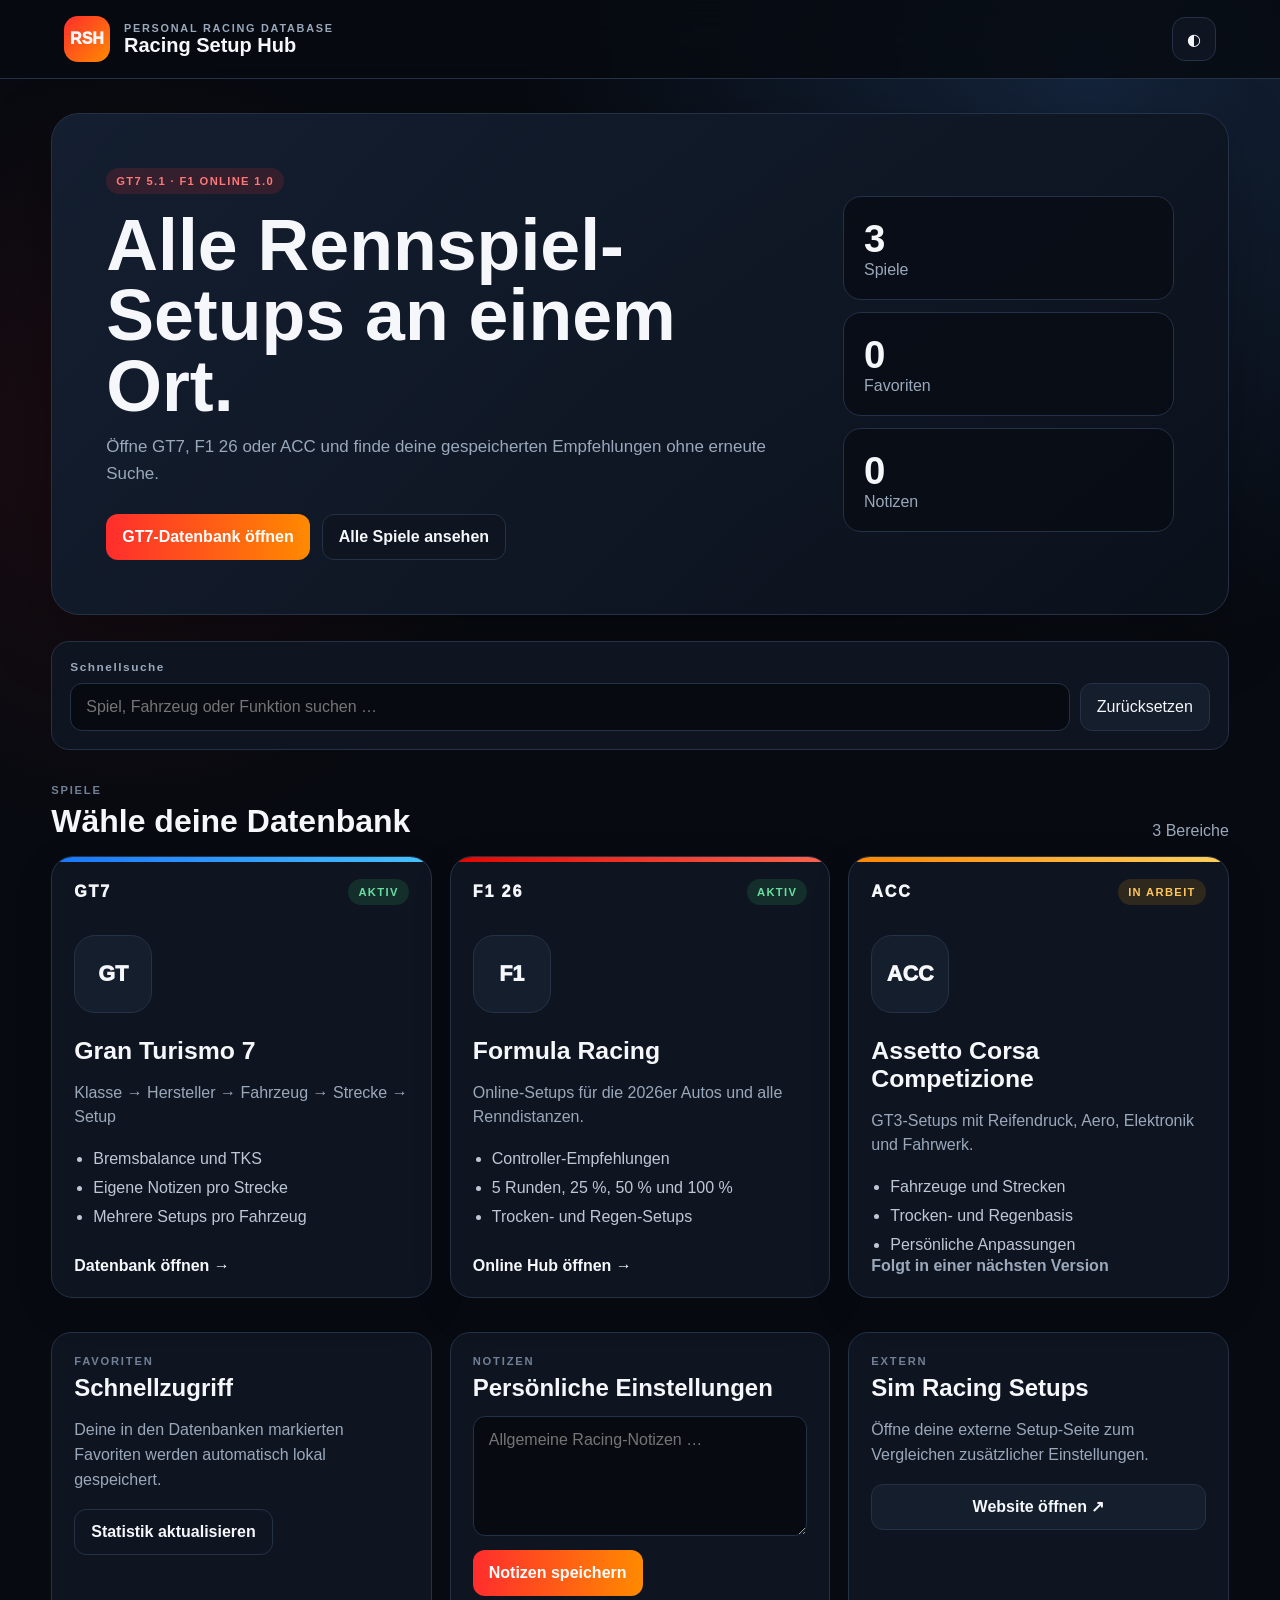
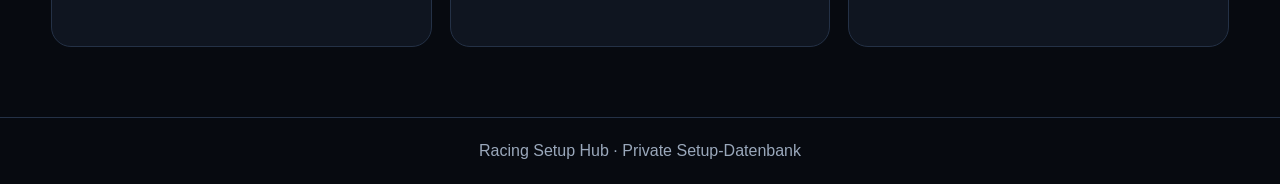
==== commit 970bdfdb: "new" ====
--- a/index.html
+++ b/index.html
@@ -22,7 +22,7 @@
   <main class="shell">
     <section class="hero">
       <div class="hero-copy">
-        <span class="version-badge">VERSION 3.1</span>
+        <span class="version-badge">GT7 5.1 · F1 ONLINE 1.0</span>
         <h2>Alle Rennspiel-Setups an einem Ort.</h2>
         <p>Öffne GT7, F1 26 oder ACC und finde deine gespeicherten Empfehlungen ohne erneute Suche.</p>
         <div class="hero-actions">
@@ -81,21 +81,21 @@
           <span class="open-label">Datenbank öffnen →</span>
         </a>
 
-        <article class="game-card f1-card" data-search="f1 26 formula racing trocken regen controller lenkrad">
+        <a class="game-card f1-card" href="pages/f1.html" data-search="f1 26 formula online setup qualifying 5 runden 25 50 100 regen controller">
           <div class="card-top">
             <span class="game-code">F1 26</span>
-            <span class="status planned">IN ARBEIT</span>
+            <span class="status ready">AKTIV</span>
           </div>
           <div class="card-icon">F1</div>
           <h3>Formula Racing</h3>
-          <p>Strecken, Teams sowie Trocken- und Regen-Setups.</p>
+          <p>Online-Setups für die 2026er Autos und alle Renndistanzen.</p>
           <ul>
             <li>Controller-Empfehlungen</li>
-            <li>Qualifying und Rennen</li>
-            <li>Direkte Setup-Vergleiche</li>
+            <li>5 Runden, 25 %, 50 % und 100 %</li>
+            <li>Trocken- und Regen-Setups</li>
           </ul>
-          <span class="open-label muted-label">Folgt in einer nächsten Version</span>
-        </article>
+          <span class="open-label">Online Hub öffnen →</span>
+        </a>
 
         <article class="game-card acc-card" data-search="acc assetto corsa competizione gt3 reifendruck aero elektronik fahrwerk">
           <div class="card-top">
--- a/css/style.css
+++ b/css/style.css
@@ -272,3 +272,687 @@
   .search-row button{min-height:44px}
   .section-heading{align-items:flex-start;flex-direction:column}
 }
+.car-image-box{
+    width:100%;
+    margin:20px 0;
+    text-align:center;
+}
+
+.car-image-box img{
+    width:100%;
+    max-width:500px;
+    border-radius:18px;
+    border:1px solid var(--line);
+    background:#111827;
+    object-fit:cover;
+}
+
+.car-info-grid {
+  display: grid;
+  grid-template-columns: repeat(2, 1fr);
+  gap: 10px;
+  margin: 18px 0;
+}
+
+.car-info-item {
+  padding: 12px;
+  background: var(--bg);
+  border: 1px solid var(--line);
+  border-radius: 12px;
+}
+
+.car-info-item span {
+  display: block;
+  margin-bottom: 5px;
+  color: var(--muted);
+  font-size: 0.8rem;
+}
+
+.car-info-item strong {
+  font-size: 1rem;
+}
+
+.rating-box {
+  padding: 15px;
+  margin: 16px 0;
+  background: var(--bg);
+  border: 1px solid var(--line);
+  border-radius: 14px;
+}
+
+.rating-row {
+  display: flex;
+  justify-content: space-between;
+  gap: 15px;
+  padding: 9px 0;
+  border-bottom: 1px solid var(--line);
+}
+
+.rating-row:last-child {
+  border-bottom: 0;
+}
+
+.rating-row strong {
+  color: #ffd45c;
+  letter-spacing: 2px;
+
+}.manufacturer-logo{
+
+    width:70px;
+    height:70px;
+
+    object-fit:contain;
+
+    margin-bottom:15px;
+
+}.controls-advanced {
+  grid-template-columns: repeat(3, minmax(0, 1fr));
+}
+
+.controls-advanced input,
+.controls-advanced select {
+  min-width: 0;
+}
+
+@media (max-width: 900px) {
+  .controls-advanced {
+    grid-template-columns: 1fr;
+  }
+}.setup-center {
+  margin-top: 18px;
+  padding: 18px;
+  background: var(--surface-2);
+  border: 1px solid var(--line);
+  border-radius: 18px;
+}
+
+.setup-center-header {
+  display: flex;
+  justify-content: space-between;
+  gap: 16px;
+  align-items: center;
+  margin-bottom: 14px;
+}
+
+.setup-center-header h3 {
+  margin: 0;
+}
+
+.setup-status {
+  padding: 7px 11px;
+  color: #7ee2a8;
+  background: rgba(45, 190, 105, 0.13);
+  border-radius: 999px;
+  font-size: 0.75rem;
+  font-weight: 900;
+}
+
+.setup-ratings {
+  margin-top: 14px;
+  padding: 14px;
+  background: var(--bg);
+  border: 1px solid var(--line);
+  border-radius: 14px;
+}
+
+.setup-rating-row {
+  display: flex;
+  justify-content: space-between;
+  gap: 14px;
+  padding: 9px 0;
+  border-bottom: 1px solid var(--line);
+}
+
+.setup-rating-row:last-child {
+  border-bottom: 0;
+}
+
+.setup-rating-row strong {
+  color: #ffd45c;
+  letter-spacing: 2px;
+}
+
+/* Version 4.7.5 – Streckensuche und Setup-Editor */
+.track-selection-header {
+  display:flex;
+  justify-content:space-between;
+  align-items:center;
+  gap:14px;
+  margin-top:22px;
+}
+.track-selection-header h3 { margin:0; }
+.track-search-box { margin-top:12px; }
+.track-search-box input {
+  width:100%;
+  padding:13px 15px;
+  color:var(--text);
+  background:var(--bg);
+  border:1px solid var(--line);
+  border-radius:12px;
+  outline:none;
+}
+.track-search-box input:focus { border-color:var(--orange); }
+.clear-track-search {
+  padding:9px 12px;
+  color:var(--text);
+  background:var(--surface-2);
+  border:1px solid var(--line);
+  border-radius:10px;
+}
+.track-result-count {
+  min-height:20px;
+  margin:9px 0;
+  color:var(--muted);
+  font-size:.85rem;
+}
+.track-tabs-searchable {
+  display:grid;
+  grid-template-columns:repeat(auto-fit,minmax(190px,1fr));
+  gap:9px;
+  max-height:330px;
+  overflow-y:auto;
+  padding-right:5px;
+}
+.track-tabs-searchable .track-tab {
+  width:100%;
+  min-height:48px;
+  text-align:center;
+}
+.track-no-results {
+  grid-column:1/-1;
+  padding:20px;
+  color:var(--muted);
+  text-align:center;
+  background:var(--bg);
+  border:1px dashed var(--line);
+  border-radius:12px;
+}
+.setup-editor-toggle {
+  width:100%;
+  margin-top:18px;
+  padding:12px;
+  color:var(--text);
+  background:var(--surface-2);
+  border:1px solid var(--line);
+  border-radius:11px;
+  font-weight:850;
+}
+.setup-editor {
+  margin-top:12px;
+  padding:16px;
+  background:var(--bg);
+  border:1px solid var(--line);
+  border-radius:14px;
+}
+.setup-editor[hidden] { display:none; }
+.editor-grid {
+  display:grid;
+  grid-template-columns:repeat(2,minmax(0,1fr));
+  gap:12px;
+}
+.editor-grid label {
+  display:grid;
+  gap:6px;
+  color:var(--muted);
+  font-size:.85rem;
+  font-weight:800;
+}
+.editor-grid input,
+.editor-grid textarea {
+  width:100%;
+  padding:11px;
+  color:var(--text);
+  background:var(--surface);
+  border:1px solid var(--line);
+  border-radius:10px;
+}
+.editor-grid textarea { min-height:90px; resize:vertical; }
+.editor-full { grid-column:1/-1; }
+.editor-actions { display:flex; gap:10px; margin-top:14px; }
+.editor-save,.editor-reset { flex:1; padding:11px; border-radius:10px; font-weight:850; }
+.editor-save { color:#fff; background:linear-gradient(90deg,var(--red),var(--orange)); border:0; }
+.editor-reset { color:var(--text); background:var(--surface); border:1px solid var(--line); }
+#setupEditorStatus { min-height:18px; color:#79d99a; }
+@media(max-width:700px) { .editor-grid { grid-template-columns:1fr; } }
+
+
+/* Version 4.9.1 – Template- und Fahrzeugquellen */
+.setup-source-row span {
+  max-width: 62%;
+  text-align: right;
+  color: #8fe3b2;
+  font-weight: 800;
+}
+
+.setup-source-details {
+  margin-top: 10px;
+  padding: 10px 12px;
+  color: var(--muted);
+  background: var(--surface-2);
+  border: 1px solid var(--line);
+  border-radius: 10px;
+  font-size: 0.82rem;
+  line-height: 1.45;
+}
+
+
+/* Version 5.0.1 – Fahrzeugvergleich */
+.v4-top-actions {
+  display:flex;
+  gap:10px;
+  align-items:center;
+  flex-wrap:wrap;
+}
+.compare-open-btn,
+.comparison-close {
+  padding:11px 15px;
+  color:var(--text);
+  background:var(--surface);
+  border:1px solid var(--line);
+  border-radius:12px;
+  font-weight:850;
+}
+.compare-open-btn {
+  border-color:rgba(255,138,0,.55);
+}
+.comparison-section {
+  margin-bottom:24px;
+  padding:22px;
+  background:var(--surface);
+  border:1px solid var(--line);
+  border-radius:22px;
+  box-shadow:var(--shadow);
+}
+.comparison-section[hidden] { display:none; }
+.comparison-heading {
+  display:flex;
+  justify-content:space-between;
+  gap:18px;
+  align-items:flex-start;
+  margin-bottom:18px;
+}
+.comparison-heading h2,
+.comparison-heading p { margin-top:0; }
+.comparison-heading>div>p:last-child { color:var(--muted); }
+.comparison-controls {
+  display:grid;
+  grid-template-columns:minmax(0,1fr) auto minmax(0,1fr);
+  gap:12px;
+  align-items:end;
+  margin-bottom:20px;
+}
+.comparison-controls label {
+  display:grid;
+  gap:7px;
+  color:var(--muted);
+  font-size:.82rem;
+  font-weight:850;
+}
+.comparison-controls select {
+  width:100%;
+  min-width:0;
+  padding:12px;
+  color:var(--text);
+  background:var(--bg);
+  border:1px solid var(--line);
+  border-radius:11px;
+}
+.comparison-vs {
+  display:grid;
+  place-items:center;
+  width:48px;
+  height:48px;
+  color:#fff;
+  background:linear-gradient(135deg,var(--red),var(--orange));
+  border-radius:50%;
+  font-weight:950;
+}
+.comparison-track-control { grid-column:1/-1; }
+.comparison-results {
+  display:grid;
+  grid-template-columns:minmax(210px,.75fr) minmax(420px,1.5fr) minmax(210px,.75fr);
+  gap:14px;
+  align-items:stretch;
+}
+.comparison-car-card,
+.comparison-table-wrap {
+  padding:15px;
+  background:var(--bg);
+  border:1px solid var(--line);
+  border-radius:16px;
+}
+.comparison-car-head {
+  display:flex;
+  gap:10px;
+  align-items:flex-start;
+  min-height:92px;
+}
+.comparison-car-head h3 { margin:8px 0 4px; font-size:1.05rem; }
+.comparison-car-head p { margin:0; color:var(--muted); }
+.comparison-logo {
+  width:52px;
+  height:52px;
+  object-fit:contain;
+}
+.comparison-car-image {
+  display:block;
+  width:100%;
+  height:180px;
+  margin-top:12px;
+  object-fit:cover;
+  background:var(--surface-2);
+  border:1px solid var(--line);
+  border-radius:12px;
+}
+.comparison-table-wrap { overflow-x:auto; }
+.comparison-table {
+  width:100%;
+  border-collapse:collapse;
+  font-size:.9rem;
+}
+.comparison-table th,
+.comparison-table td {
+  padding:10px 9px;
+  border-bottom:1px solid var(--line);
+  text-align:center;
+  vertical-align:middle;
+}
+.comparison-table th:first-child { text-align:left; }
+.comparison-table thead th { color:var(--muted); }
+.comparison-table td[id*="Stability"],
+.comparison-table td[id*="TurnIn"],
+.comparison-table td[id*="Traction"],
+.comparison-table td[id*="Wear"] {
+  color:#ffd45c;
+  letter-spacing:1px;
+}
+.comparison-recommendation {
+  margin-top:16px;
+  padding:16px;
+  background:linear-gradient(135deg,rgba(32,121,74,.18),rgba(15,21,32,.95));
+  border:1px solid rgba(74,211,133,.35);
+  border-radius:14px;
+  line-height:1.55;
+}
+.comparison-recommendation strong { color:#7ee2a8; }
+.comparison-empty {
+  padding:18px;
+  color:var(--muted);
+  text-align:center;
+  border:1px dashed var(--line);
+  border-radius:14px;
+}
+@media(max-width:1050px) {
+  .comparison-results { grid-template-columns:1fr; }
+  .comparison-car-image { height:240px; }
+}
+@media(max-width:700px) {
+  .comparison-controls { grid-template-columns:1fr; }
+  .comparison-vs { margin:auto; }
+  .comparison-track-control { grid-column:auto; }
+  .comparison-heading { flex-direction:column; }
+  .v4-top { align-items:flex-start; }
+}
+
+
+/* Version 5.0.2 – Race Center */
+.race-center-open-btn,
+.race-center-close {
+  padding:11px 15px;
+  color:var(--text);
+  background:var(--surface);
+  border:1px solid var(--line);
+  border-radius:12px;
+  font-weight:850;
+}
+.race-center-open-btn {
+  border-color:rgba(74,211,133,.55);
+}
+.race-center-section {
+  margin-bottom:24px;
+  padding:22px;
+  background:var(--surface);
+  border:1px solid var(--line);
+  border-radius:22px;
+  box-shadow:var(--shadow);
+}
+.race-center-section[hidden] {
+  display:none;
+}
+.race-center-heading {
+  display:flex;
+  justify-content:space-between;
+  gap:18px;
+  align-items:flex-start;
+  margin-bottom:18px;
+}
+.race-center-heading h2,
+.race-center-heading p {
+  margin-top:0;
+}
+.race-center-heading>div>p:last-child {
+  color:var(--muted);
+}
+.race-center-controls {
+  display:grid;
+  grid-template-columns:repeat(5,minmax(0,1fr));
+  gap:12px;
+  margin-bottom:20px;
+}
+.race-center-controls label {
+  display:grid;
+  gap:7px;
+  color:var(--muted);
+  font-size:.82rem;
+  font-weight:850;
+}
+.race-center-controls select {
+  width:100%;
+  min-width:0;
+  padding:12px;
+  color:var(--text);
+  background:var(--bg);
+  border:1px solid var(--line);
+  border-radius:11px;
+}
+.race-center-results {
+  display:grid;
+  grid-template-columns:minmax(250px,.75fr) minmax(0,1.65fr);
+  gap:16px;
+}
+.race-car-card,
+.race-strategy-card {
+  padding:17px;
+  background:var(--bg);
+  border:1px solid var(--line);
+  border-radius:17px;
+}
+.race-car-head {
+  display:flex;
+  gap:12px;
+  align-items:flex-start;
+}
+.race-car-head h3 {
+  margin:8px 0 4px;
+}
+.race-car-head p {
+  margin:0;
+  color:var(--muted);
+}
+.race-car-logo {
+  width:58px;
+  height:58px;
+  object-fit:contain;
+}
+.race-car-image {
+  display:block;
+  width:100%;
+  height:220px;
+  margin-top:14px;
+  object-fit:cover;
+  background:var(--surface-2);
+  border:1px solid var(--line);
+  border-radius:13px;
+}
+.race-car-reason {
+  margin:14px 0 0;
+  color:var(--muted);
+  line-height:1.55;
+}
+.race-strategy-title {
+  display:flex;
+  justify-content:space-between;
+  gap:15px;
+  align-items:flex-start;
+}
+.race-strategy-title h3 {
+  margin:0;
+  font-size:1.45rem;
+}
+.race-difficulty {
+  padding:8px 11px;
+  color:#7ee2a8;
+  background:rgba(45,190,105,.13);
+  border:1px solid rgba(74,211,133,.28);
+  border-radius:999px;
+  font-size:.78rem;
+  font-weight:900;
+}
+.race-strategy-grid {
+  display:grid;
+  grid-template-columns:repeat(3,minmax(0,1fr));
+  gap:11px;
+  margin-top:18px;
+}
+.race-strategy-grid>div {
+  padding:13px;
+  background:var(--surface);
+  border:1px solid var(--line);
+  border-radius:12px;
+}
+.race-strategy-grid span {
+  display:block;
+  margin-bottom:6px;
+  color:var(--muted);
+  font-size:.78rem;
+}
+.race-strategy-grid strong {
+  font-size:1rem;
+}
+.race-strategy-notes {
+  margin-top:15px;
+  padding:15px;
+  background:var(--surface-2);
+  border:1px solid var(--line);
+  border-radius:13px;
+}
+.race-strategy-notes h4 {
+  margin:0 0 8px;
+}
+.race-strategy-notes p {
+  margin:0;
+  line-height:1.6;
+}
+.race-strategy-notes .setup-source-details {
+  margin-top:11px;
+}
+.race-center-disclaimer {
+  margin:14px 0 0;
+  color:var(--muted);
+  font-size:.82rem;
+  line-height:1.5;
+}
+.race-center-empty {
+  padding:20px;
+  color:var(--muted);
+  text-align:center;
+  border:1px dashed var(--line);
+  border-radius:14px;
+}
+@media(max-width:1100px) {
+  .race-center-controls {
+    grid-template-columns:repeat(2,minmax(0,1fr));
+  }
+}
+@media(max-width:850px) {
+  .race-center-results {
+    grid-template-columns:1fr;
+  }
+  .race-strategy-grid {
+    grid-template-columns:repeat(2,minmax(0,1fr));
+  }
+}
+@media(max-width:600px) {
+  .race-center-controls,
+  .race-strategy-grid {
+    grid-template-columns:1fr;
+  }
+  .race-center-heading {
+    flex-direction:column;
+  }
+}
+
+
+/* Version 5.0.2.1 – manuelle Fahrzeugwahl */
+.race-center-controls {
+  grid-template-columns:repeat(3,minmax(0,1fr));
+}
+@media(max-width:900px) {
+  .race-center-controls {
+    grid-template-columns:repeat(2,minmax(0,1fr));
+  }
+}
+@media(max-width:600px) {
+  .race-center-controls {
+    grid-template-columns:1fr;
+  }
+}
+
+
+/* Version 5.1 – Intelligente Rennstrategie */
+.race-center-controls-v51 {
+  grid-template-columns:repeat(4,minmax(0,1fr));
+}
+
+.race-center-controls-v51 input {
+  width:100%;
+  min-width:0;
+  padding:12px;
+  color:var(--text);
+  background:var(--bg);
+  border:1px solid var(--line);
+  border-radius:11px;
+}
+
+.race-center-controls-v51 label[hidden] {
+  display:none;
+}
+
+.race-strategy-grid-v51 {
+  grid-template-columns:repeat(3,minmax(0,1fr));
+}
+
+.race-strategy-grid-v51 strong {
+  display:block;
+  line-height:1.35;
+}
+
+@media(max-width:1100px) {
+  .race-center-controls-v51 {
+    grid-template-columns:repeat(3,minmax(0,1fr));
+  }
+}
+
+@media(max-width:850px) {
+  .race-center-controls-v51,
+  .race-strategy-grid-v51 {
+    grid-template-columns:repeat(2,minmax(0,1fr));
+  }
+}
+
+@media(max-width:600px) {
+  .race-center-controls-v51,
+  .race-strategy-grid-v51 {
+    grid-template-columns:1fr;
+  }
+}
